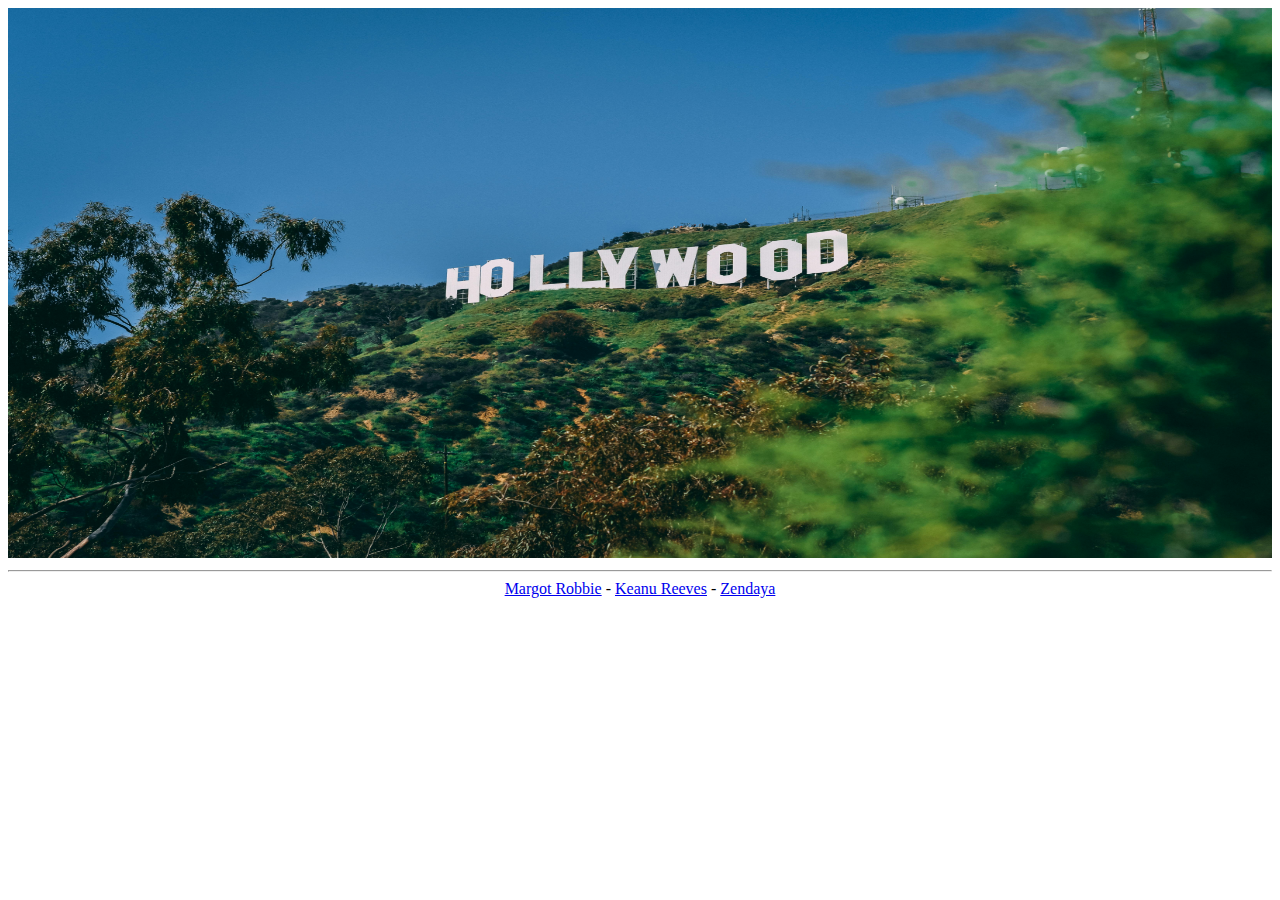
==== index.html @ 3867cdb9 "site artistas" ====
<!DOCTYPE html>
<html lang="pt-br">
<head>
    <meta charset="UTF-8">
    <meta name="viewport" content="width=device-width, initial-scale=1.0">
    <title>Site artistas</title>
    <link rel="stylesheet" type="text/css" href="estilo.css">
</head>
<body>
    <title>Atores conhecidos</title>
</head>

<body>
    <div class="menu">
        <img id="logo" src="img/hollywood-painel.jpg" alt="imagem de hollywood" width="100%" height="550">
        <br>
        <hr>
        <a href="margot-robbie.html" class="menu">Margot Robbie</a> -
        <a href="keanu-reeves.html" class="menu">Keanu Reeves</a> -
        <a href="zendaya.html" class="menu">Zendaya</a>
        <br>
      </div>

</body>
</html>
</body>
</html>
---- estilo.css ----
.menu{
    text-align: center;
    font-family: Inter;
}

.titulo{
    text-align: center;
    font-family: Inter;
}

.produtos{
    margin-top: 50px;
    margin-bottom: 50px;
    align-items: stretch;
    display: flex;
    justify-content: space-around;
}
 
   
.um-produto{  
    width: 371px;
    border: 1px solid ;
}
 
   
.descricao{
    font-size: 16px;
    margin: 16px;
}
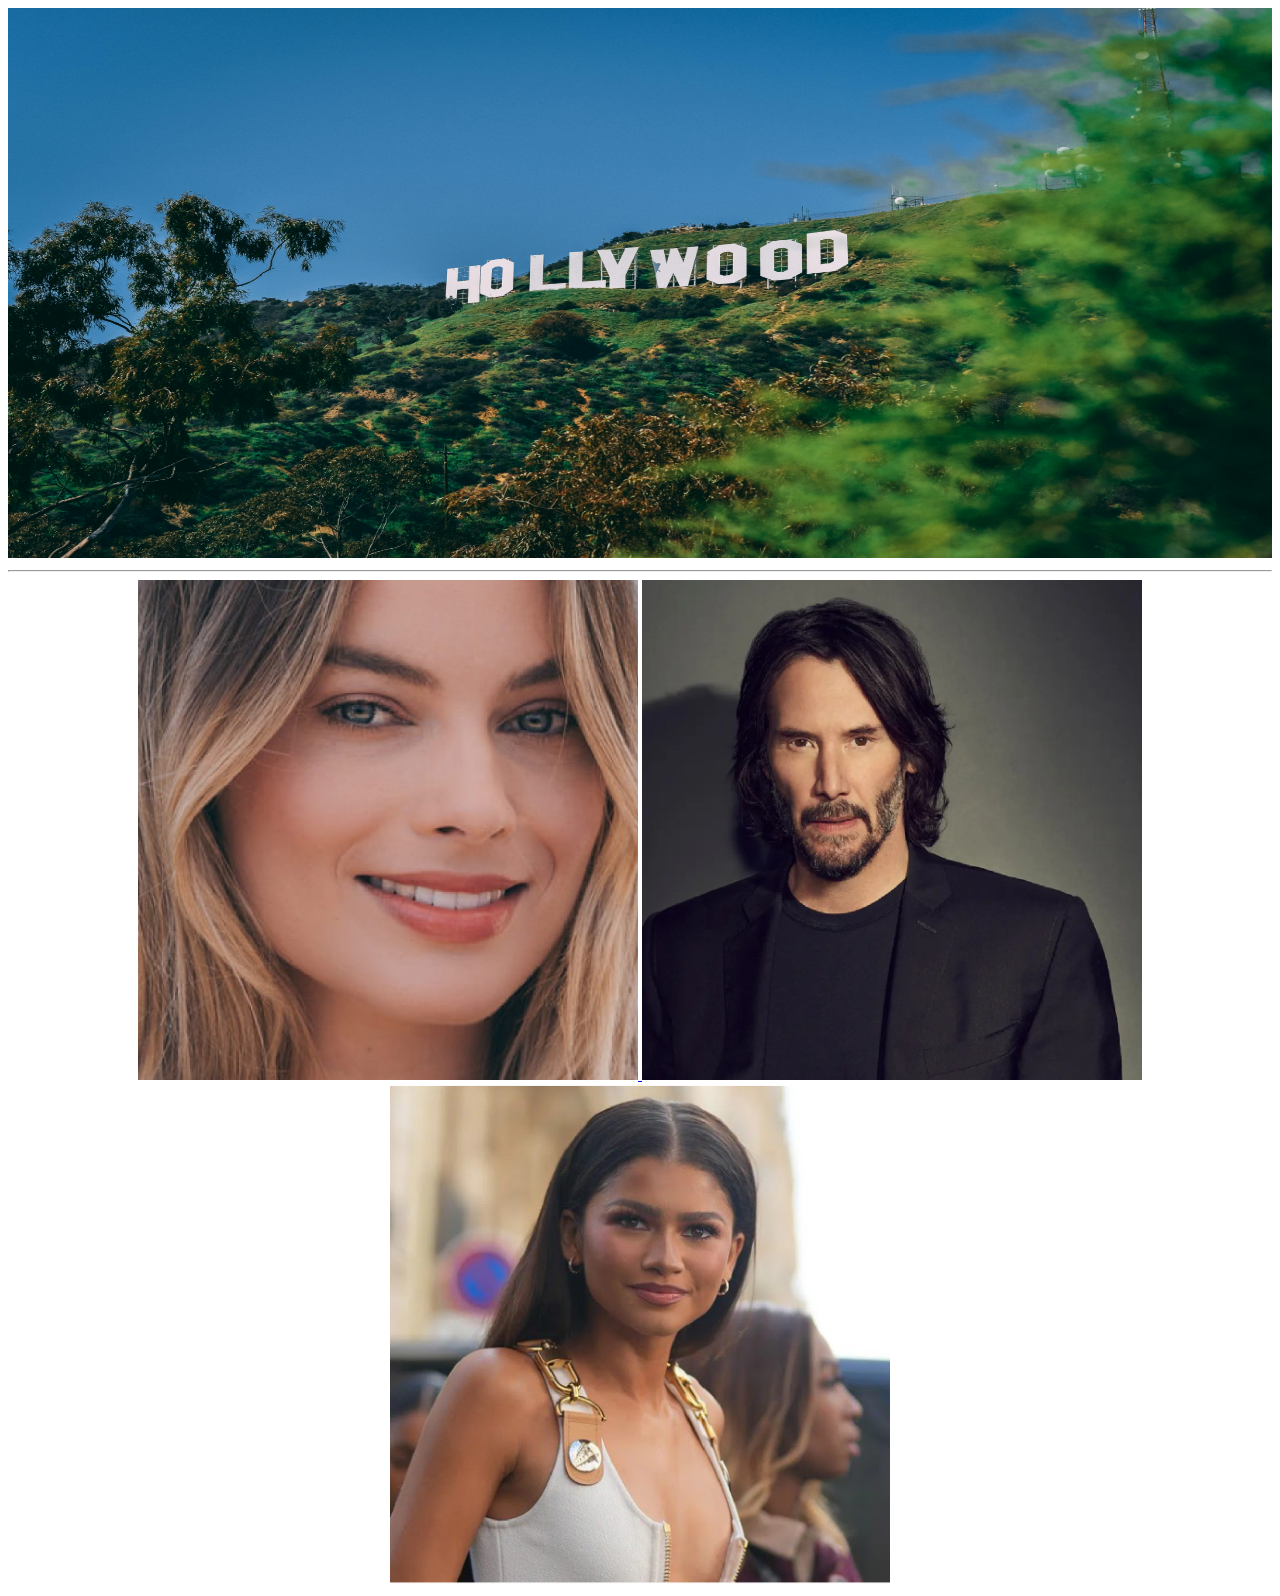
==== commit fa868ec1: "Site finalizado" ====
--- a/index.html
+++ b/index.html
@@ -15,12 +15,17 @@
         <img id="logo" src="img/hollywood-painel.jpg" alt="imagem de hollywood" width="100%" height="550">
         <br>
         <hr>
-        <a href="margot-robbie.html" class="menu">Margot Robbie</a> -
-        <a href="keanu-reeves.html" class="menu">Keanu Reeves</a> -
-        <a href="zendaya.html" class="menu">Zendaya</a>
+        <a href="margot-robbie.html" class="menu">
+            <img src="img/margot-robbie-04.jpg" alt="Zendaya" width="500" height="500">
+        </a>
+        <a href="keanu-reeves.html" class="menu">
+            <img src="img/keanu-reeves-04.jpg" alt="Zendaya" width="500" height="500">
+        </a>
+        <a href="zendaya.html" class="menu">
+            <img src="img/zendaya-04.jpg" alt="Zendaya" width="500" height="500">
+        </a>
         <br>
       </div>
-
 </body>
 </html>
 </body>
--- a/estilo.css
+++ b/estilo.css
@@ -12,18 +12,23 @@
     margin-top: 50px;
     margin-bottom: 50px;
     align-items: stretch;
+    flex-wrap: wrap;
     display: flex;
     justify-content: space-around;
+    align-items: center;
 }
  
    
 .um-produto{  
     width: 371px;
     border: 1px solid ;
+    display: flex;
+    flex-wrap: wrap;
+    justify-content: center;
 }
  
    
 .descricao{
     font-size: 16px;
     margin: 16px;
-}+}
